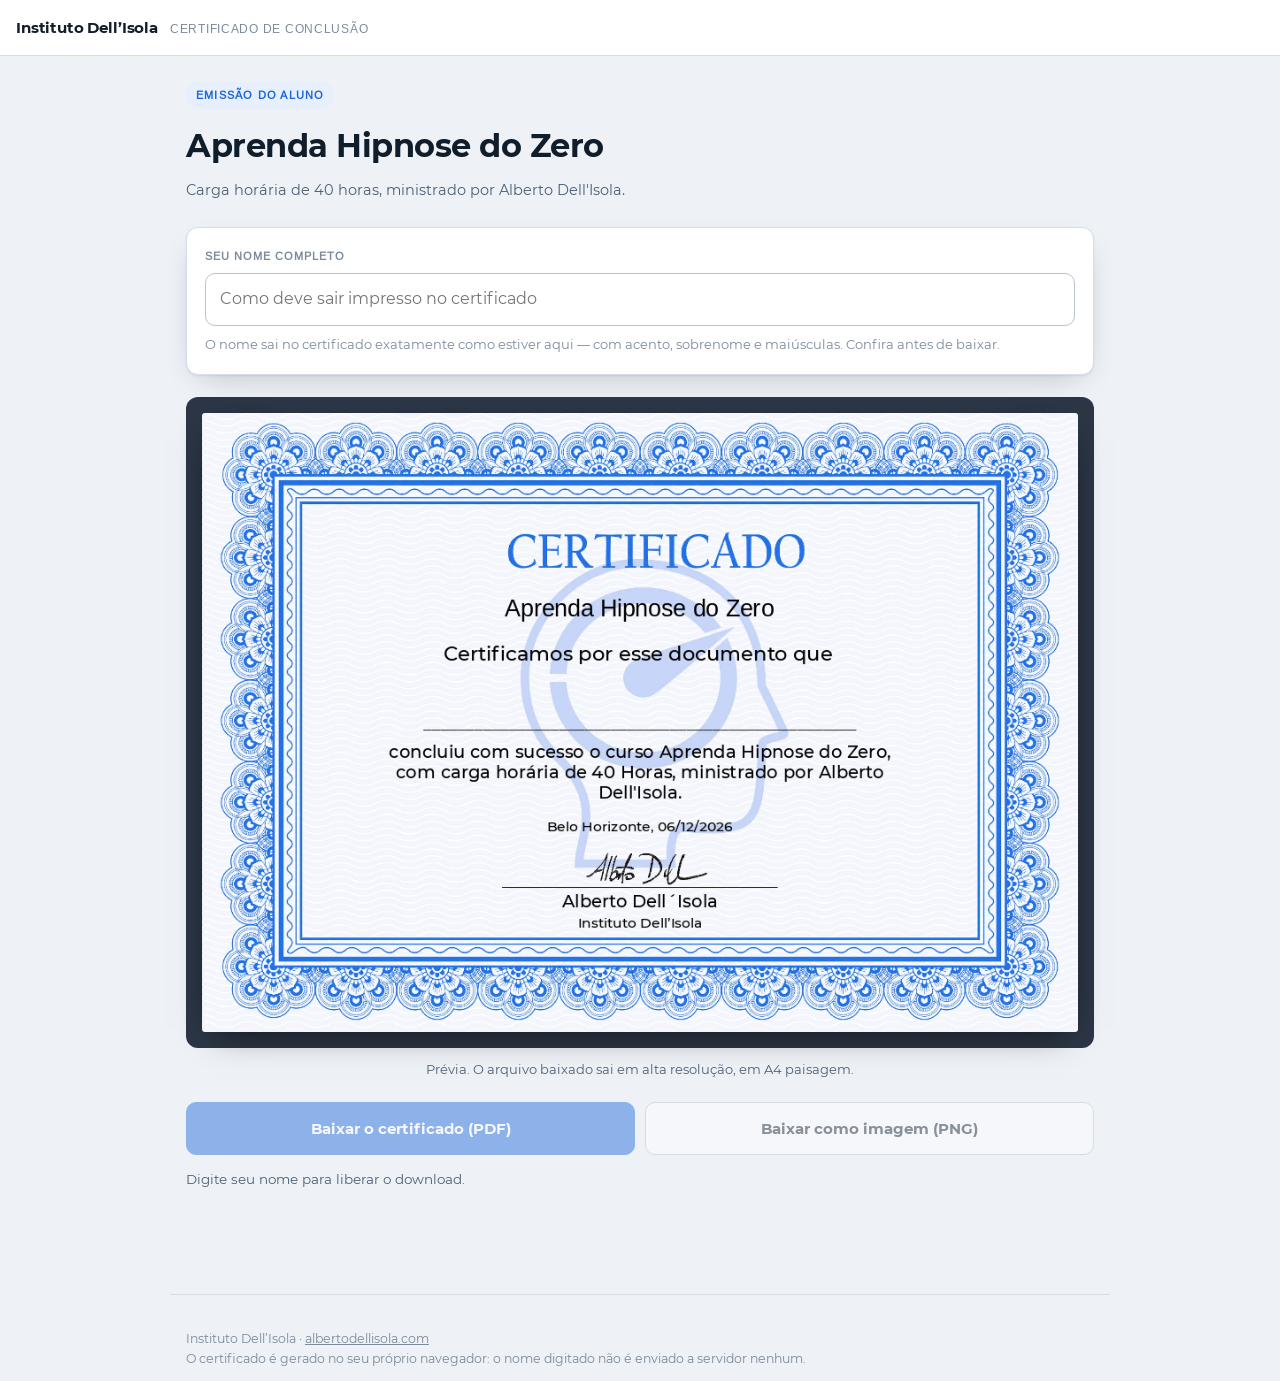
==== certificado/index.html @ aa2adef4 "Certificados online: página do aluno e emissor completo Duas páginas estáticas, geradas pelo build d" ====
<!doctype html>
<html lang="pt-BR">
<meta charset="utf-8">
<meta name="viewport" content="width=device-width,initial-scale=1">
<title>Certificado — Aprenda Hipnose do Zero</title>
<meta name="description" content="Emita o certificado de conclusão do curso Aprenda Hipnose do Zero, do Instituto Dell'Isola.">

<style>
@font-face{font-family:'Montserrat';font-weight:400;font-style:normal;font-display:swap;src:url(../certificados-assets/fontes/Montserrat-Regular.woff2) format('woff2')}
@font-face{font-family:'Montserrat';font-weight:500;font-style:normal;font-display:swap;src:url(../certificados-assets/fontes/Montserrat-Medium.woff2) format('woff2')}
@font-face{font-family:'Montserrat';font-weight:700;font-style:normal;font-display:swap;src:url(../certificados-assets/fontes/Montserrat-Bold.woff2) format('woff2')}
@font-face{font-family:'DancingScript';font-weight:400;font-style:normal;font-display:swap;src:url(../certificados-assets/fontes/DancingScript-Regular.woff2) format('woff2')}
@font-face{font-family:'Arimo';font-weight:400;font-style:normal;font-display:swap;src:url(../certificados-assets/fontes/Arimo-Regular.woff2) format('woff2')}

:root{
  --tinta:#101d2a; --tinta-fraca:#4c5f74; --tinta-tenue:#7b8a9c;
  --fundo:#eef1f6; --papel:#ffffff; --palco:#2c3646;
  --traco:#d6dde7; --traco-forte:#b8c4d2;
  --acento:#1A67DC; --acento-forte:#1354b6; --acento-tenue:#e7effc;
  --alerta:#a4442a; --alerta-tenue:#fbeee9;
  --sombra:0 1px 2px rgba(16,29,42,.07), 0 10px 30px -14px rgba(16,29,42,.3);
  --raio:12px;
}
@media (prefers-color-scheme:dark){
  :root:not([data-theme="light"]){
    --tinta:#e6ecf4; --tinta-fraca:#a3b1c2; --tinta-tenue:#74849a;
    --fundo:#0b1118; --papel:#141c26; --palco:#070b10;
    --traco:#233040; --traco-forte:#334357;
    --acento:#6ba3ff; --acento-forte:#8ebaff; --acento-tenue:#132131;
    --alerta:#e08a6d; --alerta-tenue:#2a1a14;
    --sombra:0 1px 2px rgba(0,0,0,.45), 0 10px 32px -14px rgba(0,0,0,.7);
  }
}
:root[data-theme="dark"]{
  --tinta:#e6ecf4; --tinta-fraca:#a3b1c2; --tinta-tenue:#74849a;
  --fundo:#0b1118; --papel:#141c26; --palco:#070b10;
  --traco:#233040; --traco-forte:#334357;
  --acento:#6ba3ff; --acento-forte:#8ebaff; --acento-tenue:#132131;
  --alerta:#e08a6d; --alerta-tenue:#2a1a14;
  --sombra:0 1px 2px rgba(0,0,0,.45), 0 10px 32px -14px rgba(0,0,0,.7);
}

*{box-sizing:border-box}
[hidden]{display:none !important}
body{
  margin:0; background:var(--fundo); color:var(--tinta);
  font-family:'Montserrat','Helvetica Neue',Arial,system-ui,sans-serif;
  font-size:15px; line-height:1.55; -webkit-font-smoothing:antialiased;
}
h1,h2{margin:0; text-wrap:balance; font-weight:700; letter-spacing:-.015em}

.topo{
  background:var(--papel); border-bottom:1px solid var(--traco);
  padding:16px 16px; display:flex; align-items:baseline; gap:12px; flex-wrap:wrap;
}
.topo .marca{font-weight:700; font-size:15px; letter-spacing:-.01em}
.topo .sub{font-family:'Arimo',Arial,sans-serif; font-size:12px; color:var(--tinta-tenue); letter-spacing:.06em; text-transform:uppercase}

main{max-width:940px; margin:0 auto; padding:26px 16px 64px}

.cabeca{margin-bottom:26px}
.cabeca .selo{
  display:inline-block; font-family:'Arimo',Arial,sans-serif; font-size:11px;
  letter-spacing:.11em; text-transform:uppercase; font-weight:700;
  color:var(--acento); background:var(--acento-tenue);
  padding:5px 10px; border-radius:99px; margin-bottom:12px;
}
.cabeca h1{font-size:clamp(23px,5.4vw,32px)}
.cabeca p{margin:8px 0 0; color:var(--tinta-fraca); font-size:14.5px}

.cartao{
  background:var(--papel); border:1px solid var(--traco); border-radius:var(--raio);
  box-shadow:var(--sombra); padding:20px 18px;
}
.rotulo{
  display:block; font-family:'Arimo',Arial,sans-serif; font-size:11px;
  letter-spacing:.09em; text-transform:uppercase; color:var(--tinta-tenue);
  font-weight:700; margin-bottom:8px;
}
.campo{
  width:100%; padding:13px 14px; border:1px solid var(--traco-forte);
  border-radius:10px; background:var(--papel); color:var(--tinta);
  font:inherit; font-size:16px;              /* 16px: abaixo disso o iOS dá zoom */
}
.campo:focus{outline:2px solid var(--acento); outline-offset:1px; border-color:var(--acento)}
.dica{margin:9px 0 0; font-size:13px; color:var(--tinta-tenue); line-height:1.45}

.aviso{
  margin:12px 0 0; padding:11px 13px; border-radius:10px; font-size:13.5px;
  background:var(--alerta-tenue); color:var(--alerta); border:1px solid currentColor;
  display:flex; gap:10px; align-items:center; flex-wrap:wrap;
}
.aviso button{
  font:inherit; font-weight:600; font-size:13px; cursor:pointer;
  background:transparent; color:inherit; border:1px solid currentColor;
  border-radius:8px; padding:5px 10px;
}

.palco{
  margin:22px 0 0; padding:16px; background:var(--palco);
  border-radius:var(--raio); display:flex; justify-content:center;
}
.palco canvas{
  width:100%; height:auto; display:block; border-radius:3px;
  box-shadow:0 10px 34px -14px rgba(0,0,0,.75);
}
.legenda{
  margin:11px 0 0; font-size:13px; color:var(--tinta-fraca);
  text-align:center; text-wrap:balance;
}

.acoes{display:flex; gap:10px; flex-wrap:wrap; margin:22px 0 0}
.bt{
  flex:1 1 210px; padding:14px 18px; border-radius:10px; border:1px solid var(--traco-forte);
  background:var(--papel); color:var(--tinta); cursor:pointer; font:inherit;
  font-weight:600; font-size:15px; display:inline-flex; align-items:center;
  justify-content:center; gap:8px;
}
.bt:hover{border-color:var(--acento); color:var(--acento)}
.bt:focus-visible{outline:2px solid var(--acento); outline-offset:2px}
.bt[disabled]{opacity:.45; cursor:not-allowed}
.bt.forte{background:var(--acento); border-color:var(--acento); color:#fff}
.bt.forte:hover:not([disabled]){background:var(--acento-forte); border-color:var(--acento-forte); color:#fff}

.recado{margin:14px 0 0; font-size:13.5px; color:var(--tinta-fraca); min-height:1.4em}

.rodape{
  margin:40px auto 0; max-width:940px; padding:22px 16px 0;
  border-top:1px solid var(--traco); color:var(--tinta-tenue); font-size:12.5px;
}
.rodape a{color:inherit}
</style>

<header class="topo">
  <span class="marca">Instituto Dell&rsquo;Isola</span>
  <span class="sub">Certificado de conclusão</span>
</header>

<main>
  <div class="cabeca">
    <span class="selo">Emissão do aluno</span>
    <h1>Aprenda Hipnose do Zero</h1>
    <p id="resumo">Carga horária de 40 horas, ministrado por Alberto Dell&rsquo;Isola.</p>
  </div>

  <section class="cartao">
    <label class="rotulo" for="nome">Seu nome completo</label>
    <input class="campo" id="nome" type="text" autocomplete="name" spellcheck="false"
           placeholder="Como deve sair impresso no certificado">
    <p class="dica">O nome sai no certificado exatamente como estiver aqui &mdash; com acento, sobrenome e maiúsculas. Confira antes de baixar.</p>
    <div class="aviso" id="aviso" hidden>
      <span id="avisoTexto"></span>
      <button type="button" id="btArrumar">Arrumar</button>
    </div>
  </section>

  <figure class="palco" style="margin-block-end:0">
    <canvas id="tela" width="990" height="700" aria-label="Prévia do certificado"></canvas>
  </figure>
  <p class="legenda">Prévia. O arquivo baixado sai em alta resolução, em A4 paisagem.</p>

  <div class="acoes">
    <button class="bt forte" id="btPDF" disabled>Baixar o certificado (PDF)</button>
    <button class="bt" id="btPNG" disabled>Baixar como imagem (PNG)</button>
  </div>
  <p class="recado" id="recado" role="status" aria-live="polite">Digite seu nome para liberar o download.</p>
</main>

<footer class="rodape">
  <p>Instituto Dell&rsquo;Isola &middot; <a href="/">albertodellisola.com</a><br>
  O certificado é gerado no seu próprio navegador: o nome digitado não é enviado a servidor nenhum.</p>
</footer>

<script src="../certificados-assets/motor.js"></script>
<script>
"use strict";

/* ========================= interface do aluno ========================= */

/* Esta página emite UM curso só. O título tem que bater com a entrada do
   catálogo no motor — se alguém renomear o curso lá, o carregamento para aqui
   em vez de emitir o certificado errado em silêncio. */
const CURSO_DESTA_PAGINA = "Aprenda Hipnose do Zero";
const CIDADE = "Belo Horizonte";

/* Resoluções do emissor: 300 dpi em A4 para o PDF, 2400 px (o do Canva) para
   o PNG — imagem de 3508 px vira arquivo grande demais para pouco ganho. */
const ESC_PDF = 2.481, ESC_PNG = 1.697, ESC_PREVIA = 0.7;

const curso = CURSOS.find(c => c.t === CURSO_DESTA_PAGINA);

function hojeISO(){
  return new Date().toLocaleDateString("sv-SE");   // AAAA-MM-DD no fuso local
}

function nomeDigitado(){
  return $("#nome").value.replace(/\s+/g, " ").trim();
}

function dados(){
  return { curso, nome: nomeDigitado(), cidade: CIDADE, dataISO: hojeISO() };
}

function dizer(t){ $("#recado").textContent = t; }

/* ---- caixa alta e caixa baixa ----
   O nome sai em letra manuscrita. FULANO DE TAL e fulano de tal saem legíveis,
   mas feios, e o aluno costuma só perceber depois de baixar. Aviso com conserto
   em um clique; nunca troco por conta própria, porque nome é do dono dele. */

const PARTICULAS = new Set(["de","da","do","das","dos","e","di","du","del","della","van","von","y"]);

function arrumarCaixa(s){
  return s.split(" ").map((p, i) => {
    const b = p.toLocaleLowerCase("pt-BR");
    if (i > 0 && PARTICULAS.has(b)) return b;
    return b.replace(/^([a-zà-ÿ])/, (m) => m.toLocaleUpperCase("pt-BR"));
  }).join(" ");
}

function conferirCaixa(){
  const n = nomeDigitado();
  const letras = n.replace(/[^a-zA-ZÀ-ÿ]/g, "");
  let recado = "";
  if (letras.length >= 3){
    if (letras === letras.toLocaleUpperCase("pt-BR")) recado = "Seu nome está todo em maiúsculas. Na letra manuscrita do certificado isso fica ruim.";
    else if (letras === letras.toLocaleLowerCase("pt-BR")) recado = "Seu nome está todo em minúsculas.";
  }
  $("#aviso").hidden = !recado;
  if (recado) $("#avisoTexto").textContent = recado;
}

$("#btArrumar").onclick = () => {
  $("#nome").value = arrumarCaixa(nomeDigitado());
  atualizar();
  $("#nome").focus();
};

/* ---- prévia ---- */

let pintando = null;

async function atualizar(){
  const n = nomeDigitado();
  const pronto = n.length >= 3;
  $("#btPDF").disabled = $("#btPNG").disabled = !pronto;
  conferirCaixa();

  const cv = $("#tela");
  cv.width  = Math.round(P_LARG * ESC_PREVIA);
  cv.height = Math.round(P_ALT  * ESC_PREVIA);
  pintando = desenhar(cv.getContext("2d"), ESC_PREVIA, dados());
  await pintando;

  if (!n) dizer("Digite seu nome para liberar o download.");
  else if (!pronto) dizer("Faltam letras no nome.");
  else dizer("");
}

/* ---- download ---- */

async function comCanvas(escala){
  const cv = document.createElement("canvas");
  cv.width  = Math.round(P_LARG * escala);
  cv.height = Math.round(P_ALT  * escala);
  await desenhar(cv.getContext("2d"), escala, dados());
  return cv;
}

async function baixando(bt, texto, tarefa){
  const rotulo = bt.textContent;
  bt.disabled = true; bt.textContent = "Gerando…"; dizer(texto);
  try {
    await tarefa();
    dizer("Pronto. O arquivo está na pasta de downloads do seu aparelho.");
  } catch (e) {
    dizer("Não deu para gerar o arquivo. Recarregue a página e tente de novo.");
    console.error(e);
  } finally {
    bt.textContent = rotulo; bt.disabled = false;
  }
}

$("#btPDF").onclick = () => baixando($("#btPDF"), "Montando o PDF…", async () => {
  const pags = await paginasDoCertificado(dados(), ESC_PDF);
  baixar(montarPDF(pags), nomeArquivo(curso, nomeDigitado(), "pdf"));
});

$("#btPNG").onclick = () => baixando($("#btPNG"), "Montando a imagem…", async () => {
  const cv = await comCanvas(ESC_PNG);
  const blob = await new Promise((ok) => cv.toBlob(ok, "image/png"));
  baixar(blob, nomeArquivo(curso, nomeDigitado(), "png"));
});

/* ---- início ---- */

$("#nome").addEventListener("input", atualizar);

(async () => {
  if (!curso){
    dizer(`O curso “${CURSO_DESTA_PAGINA}” não está no catálogo desta versão. Avise o Instituto.`);
    $("#nome").disabled = true;
    return;
  }
  $("#resumo").textContent =
    `Carga horária de ${doisDig(curso.h)} horas, ministrado por ${PROFESSOR}.`;
  await aguardarFontes();
  await atualizar();
})();
</script>
</html>
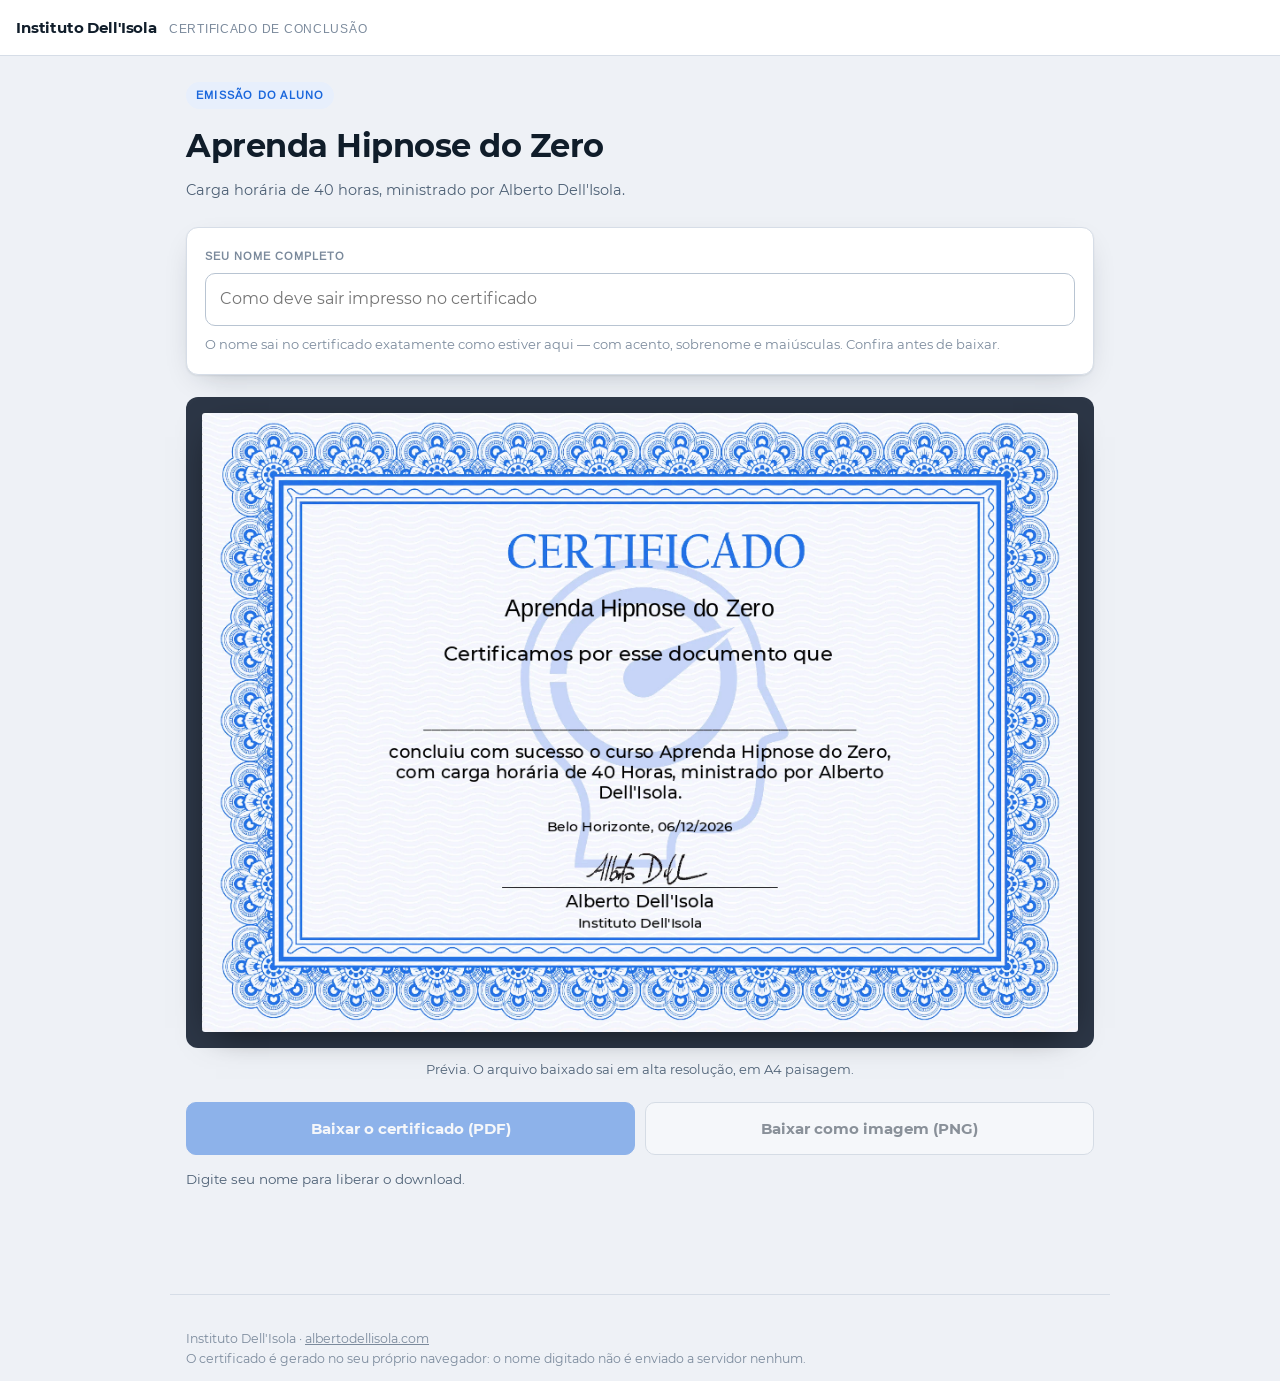
==== commit ab15c6c5: "Apóstrofo: sempre Alberto Dell'Isola Regra do dono (23/09/2026). O design do Canva trazia três sinai" ====
--- a/certificado/index.html
+++ b/certificado/index.html
@@ -132,7 +132,7 @@
 </style>
 
 <header class="topo">
-  <span class="marca">Instituto Dell&rsquo;Isola</span>
+  <span class="marca">Instituto Dell'Isola</span>
   <span class="sub">Certificado de conclusão</span>
 </header>
 
@@ -140,7 +140,7 @@
   <div class="cabeca">
     <span class="selo">Emissão do aluno</span>
     <h1>Aprenda Hipnose do Zero</h1>
-    <p id="resumo">Carga horária de 40 horas, ministrado por Alberto Dell&rsquo;Isola.</p>
+    <p id="resumo">Carga horária de 40 horas, ministrado por Alberto Dell'Isola.</p>
   </div>
 
   <section class="cartao">
@@ -167,7 +167,7 @@
 </main>
 
 <footer class="rodape">
-  <p>Instituto Dell&rsquo;Isola &middot; <a href="/">albertodellisola.com</a><br>
+  <p>Instituto Dell'Isola &middot; <a href="/">albertodellisola.com</a><br>
   O certificado é gerado no seu próprio navegador: o nome digitado não é enviado a servidor nenhum.</p>
 </footer>
 
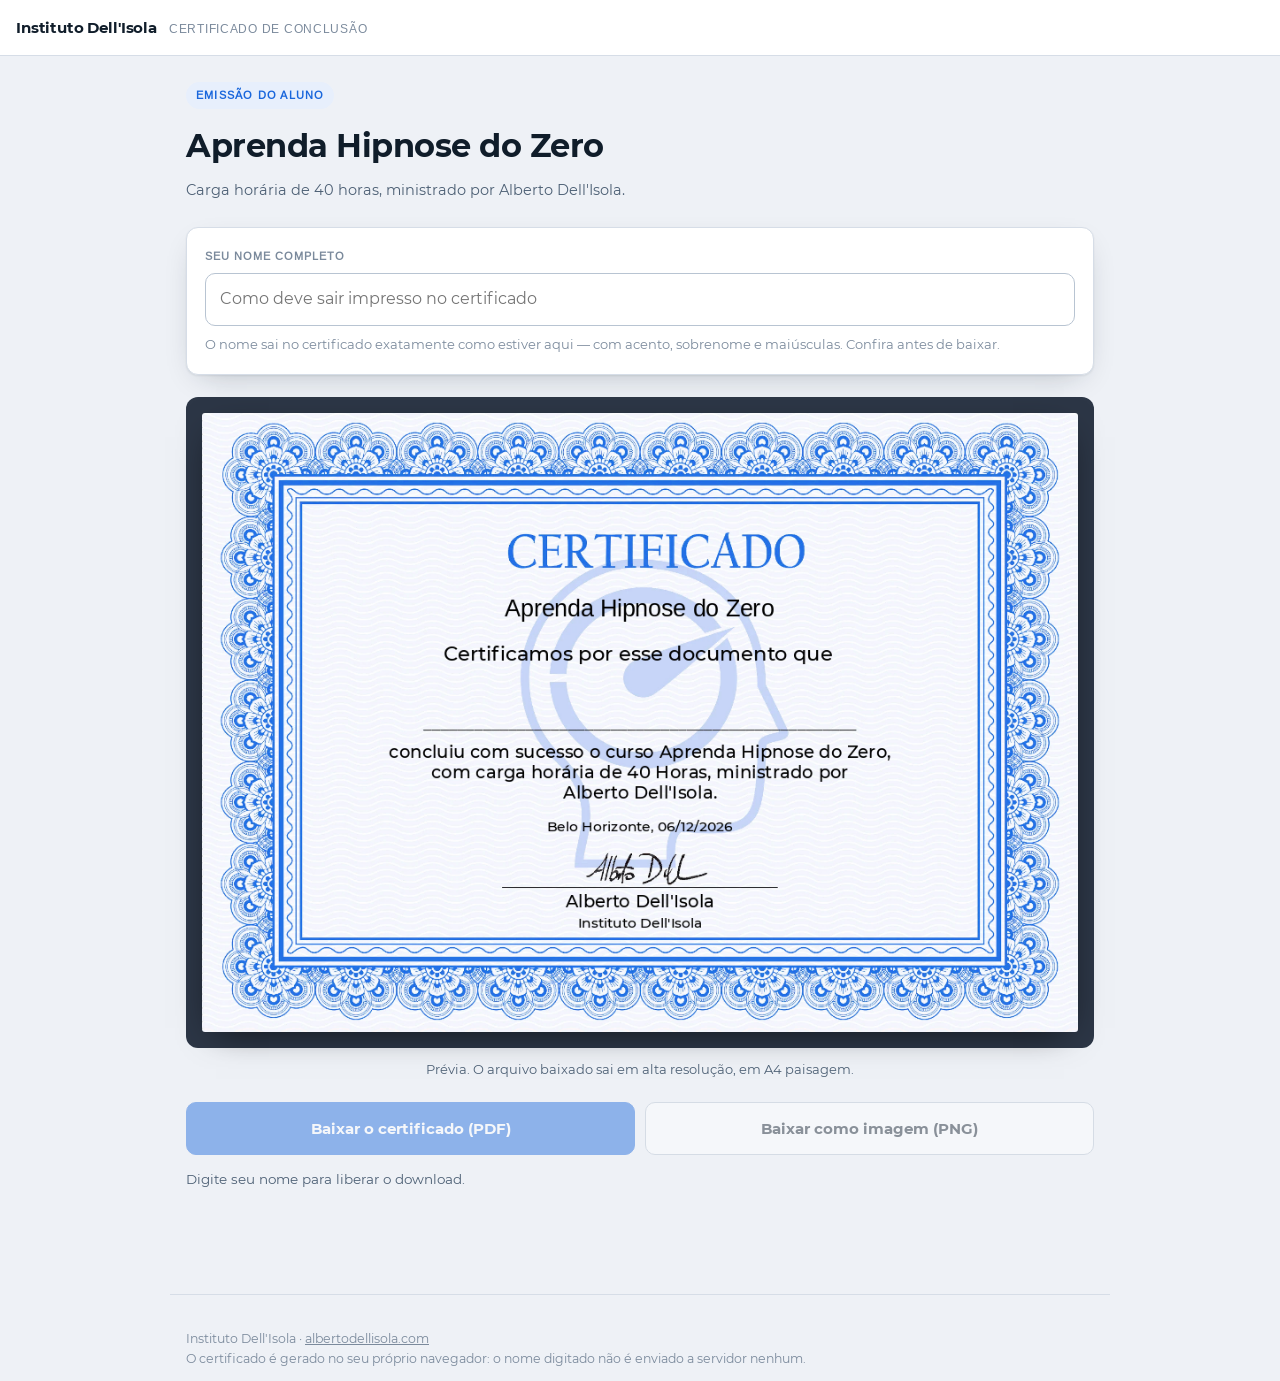
==== commit 1474d912: "O nome do aluno nunca estoura a moldura Achado pelo dono em 23/09/2026, olhando o certificado: «Mari" ====
--- a/certificado/index.html
+++ b/certificado/index.html
@@ -145,7 +145,7 @@
 
   <section class="cartao">
     <label class="rotulo" for="nome">Seu nome completo</label>
-    <input class="campo" id="nome" type="text" autocomplete="name" spellcheck="false"
+    <input class="campo" id="nome" type="text" autocomplete="name" spellcheck="false" maxlength="70"
            placeholder="Como deve sair impresso no certificado">
     <p class="dica">O nome sai no certificado exatamente como estiver aqui &mdash; com acento, sobrenome e maiúsculas. Confira antes de baixar.</p>
     <div class="aviso" id="aviso" hidden>
